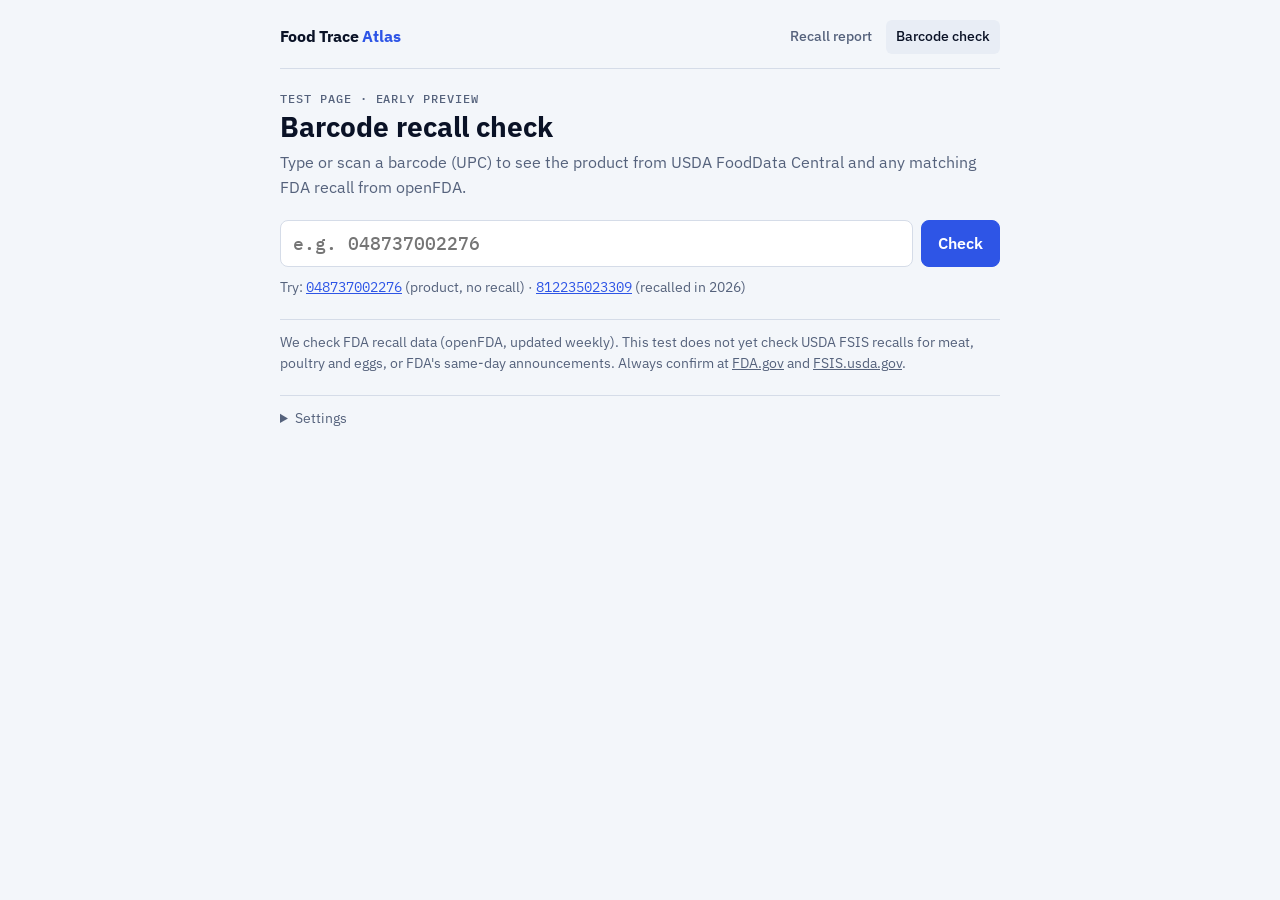
==== check.html @ 1a0d2dc0 "Make the recall report the home page; move barcode check to check.html Daily or weekly report with c" ====
<!doctype html>
<html lang="en">
<head>
<meta charset="utf-8">
<meta name="viewport" content="width=device-width,initial-scale=1,viewport-fit=cover">
<title>Barcode Check · Food Trace Atlas</title>
<meta name="robots" content="noindex">
<link rel="icon" href="favicon.svg" type="image/svg+xml">
<link rel="stylesheet" href="https://fonts.googleapis.com/css2?family=IBM+Plex+Mono:wght@400;500&family=IBM+Plex+Sans:wght@400;500;600;700&display=swap">
<link rel="stylesheet" href="css/tokens.css">
<link rel="stylesheet" href="css/site.css">
<style>
  /* Barcode check: product facts from USDA FoodData Central plus matching openFDA recalls. */
  .eyebrow { font: 500 12px var(--f-mono); letter-spacing: .08em; text-transform: uppercase; color: var(--muted); }
  h1 { font-size: 28px; margin: 6px 0 8px; }
  .lede { color: var(--muted); margin-bottom: 20px; }
  form { display: flex; gap: 8px; flex-wrap: wrap; }
  input[type=text] { flex: 1 1 220px; min-width: 0; font: 500 18px var(--f-mono); padding: 10px 12px; border: 1px solid var(--line); border-radius: 8px; background: var(--surface); color: var(--ink); }
  .btn { padding: 10px 16px; border-radius: 8px; border: 1px solid var(--line); background: var(--surface); cursor: pointer; font-weight: 600; }
  .btn.primary { background: var(--accent); color: var(--on-accent); border-color: var(--accent); }
  .samples { margin: 10px 0 0; font-size: 14px; color: var(--muted); }
  .samples button { background: none; border: 0; padding: 0; font: 14px var(--f-mono); color: var(--accent); cursor: pointer; text-decoration: underline; }
  video { width: 100%; max-height: 260px; border-radius: 8px; margin-top: 12px; background: #000; object-fit: cover; }
  .card { background: var(--surface); border: 1px solid var(--line); border-radius: 12px; padding: 16px; margin-top: 16px; }
  .card h2 { font-size: 18px; margin-bottom: 8px; }
  .kv { display: grid; grid-template-columns: max-content 1fr; gap: 4px 12px; font-size: 15px; }
  .kv dt { color: var(--muted); }
  .kv dd { margin: 0; overflow-wrap: anywhere; }
  .ingredients { font-size: 14px; color: var(--muted); margin-top: 8px; }
  .status { font-weight: 600; padding: 10px 12px; border-radius: 8px; border-left: 4px solid; background: var(--soft); }
  .status.clear { border-color: var(--sev-good); }
  .status.hit { border-color: var(--sev-major); }
  .status.maybe { border-color: var(--sev-moderate); }
  .recall { border-top: 1px solid var(--line); padding-top: 12px; margin-top: 12px; font-size: 15px; }
  .recall .tag { display: inline-block; font: 500 11px var(--f-mono); text-transform: uppercase; letter-spacing: .06em; padding: 2px 6px; border-radius: 4px; margin-right: 6px; border: 1px solid currentColor; }
  .tag.confirmed { color: var(--sev-major); }
  .tag.inferred { color: var(--sev-moderate); }
  .tag.cls { color: var(--muted); }
  .codes { font: 13px var(--f-mono); background: var(--soft); padding: 8px; border-radius: 6px; white-space: pre-wrap; overflow-wrap: anywhere; margin-top: 6px; }
  .src { font-size: 13px; color: var(--muted); margin-top: 10px; }
  .note { font-size: 14px; color: var(--muted); margin-top: 20px; border-top: 1px solid var(--line); padding-top: 12px; }
  .err { color: var(--sev-major); }
  details summary { cursor: pointer; color: var(--muted); font-size: 14px; }
</style>
</head>
<body>
<div class="wrap">
  <header class="site-head">
    <a class="brand" href="./">Food Trace <span>Atlas</span></a>
    <nav class="site-nav" aria-label="Pages"><a href="./">Recall report</a><a href="check.html" aria-current="page">Barcode check</a></nav>
  </header>
  <p class="eyebrow">Test page · early preview</p>
  <h1>Barcode recall check</h1>
  <p class="lede">Type or scan a barcode (UPC) to see the product from USDA FoodData Central and any matching FDA recall from openFDA.</p>

  <form id="f">
    <input id="code" type="text" inputmode="numeric" autocomplete="off" placeholder="e.g. 048737002276" aria-label="Barcode number">
    <button class="btn primary" type="submit">Check</button>
    <button class="btn" type="button" id="scan" hidden>Scan with camera</button>
  </form>
  <p class="samples">Try: <button data-code="048737002276">048737002276</button> (product, no recall) · <button data-code="812235023309">812235023309</button> (recalled in 2026)</p>
  <video id="cam" playsinline muted hidden></video>

  <div id="out"></div>

  <p class="note">We check FDA recall data (openFDA, updated weekly). This test does not yet check USDA FSIS recalls for meat, poultry and eggs, or FDA's same-day announcements. Always confirm at <a href="https://www.fda.gov/safety/recalls-market-withdrawals-safety-alerts" target="_blank" rel="noopener">FDA.gov</a> and <a href="https://www.fsis.usda.gov/recalls" target="_blank" rel="noopener">FSIS.usda.gov</a>.</p>

  <details class="note">
    <summary>Settings</summary>
    <p style="margin-top:8px">FoodData Central key (free from <a href="https://fdc.nal.usda.gov/api-key-signup" target="_blank" rel="noopener">api.data.gov</a>). Empty uses the shared DEMO_KEY, which allows about 30 lookups an hour.</p>
    <input id="key" type="text" autocomplete="off" placeholder="DEMO_KEY" style="width:100%;margin-top:6px">
  </details>
</div>

<script>
(() => {
  const $ = (s) => document.querySelector(s);
  const out = $('#out');
  const FDC = 'https://api.nal.usda.gov/fdc/v1';
  const OPENFDA = 'https://api.fda.gov/food/enforcement.json';

  const store = {
    get(k) { try { return localStorage.getItem(k) || ''; } catch { return ''; } },
    set(k, v) { try { localStorage.setItem(k, v); } catch {} },
  };
  $('#key').value = store.get('fdcKey');
  $('#key').addEventListener('change', (e) => store.set('fdcKey', e.target.value.trim()));

  const esc = (s) => String(s ?? '').replace(/[&<>"']/g, (c) => ({ '&': '&amp;', '<': '&lt;', '>': '&gt;', '"': '&quot;', "'": '&#39;' }[c]));
  const today = () => new Date().toLocaleDateString('en-CA'); // YYYY-MM-DD in the viewer's time zone
  const fmtDate = (d) => (d && d.length === 8 ? `${d.slice(0, 4)}-${d.slice(4, 6)}-${d.slice(6)}` : d || '');
  const digits = (s) => String(s || '').replace(/\D/g, '');

  // Normalize any UPC-A / EAN-13 / GTIN-14 to a 12-digit UPC-A when possible, else keep the digits.
  function canon(code) {
    let d = digits(code).replace(/^0+(?=\d{12})/, '');
    if (d.length === 11) d = '0' + d; // leading zero often dropped
    return d;
  }

  // Recall notices write barcodes many ways ("812235023309", "8 12235 02330 9", "8-12235-02330",
  // "12235 02330", leading zero dropped). Build openFDA queries for the common ones.
  function recallQuery(upc) {
    const v = new Set([upc, upc.replace(/^0+/, ''), '0' + upc, upc.slice(0, -1)]);
    const phrases = [];
    if (upc.length === 12) {
      phrases.push(`${upc[0]} ${upc.slice(1, 6)} ${upc.slice(6, 11)} ${upc[11]}`);
      phrases.push(`${upc.slice(1, 6)} ${upc.slice(6, 11)}`);
    } else if (upc.length === 13) {
      phrases.push(`${upc[0]} ${upc.slice(1, 7)} ${upc.slice(7)}`);
    }
    const terms = [...v, ...phrases].map((t) => `"${t}"`);
    // openFDA drops matches from a bare OR list; it must be wrapped in parentheses.
    return `(${terms.flatMap((t) => [`code_info:${t}`, `product_description:${t}`]).join(' OR ')})`;
  }

  // A notice is a confirmed barcode match only if the barcode digits (minus check digit) appear in its text.
  function barcodeIn(r, upc) {
    const text = digits(`${r.code_info} ${r.product_description}`);
    const body = upc.slice(0, -1).replace(/^0+/, '');
    return text.includes(body) || (upc.length === 12 && text.includes(upc.slice(1, 11)));
  }

  async function getJSON(url) {
    const res = await fetch(url);
    if (res.status === 404) return null; // openFDA uses 404 for "no matches"
    if (!res.ok) throw new Error(`${new URL(url).host} answered ${res.status}`);
    return res.json();
  }

  async function lookupProduct(upc) {
    const key = store.get('fdcKey') || 'DEMO_KEY';
    const url = `${FDC}/foods/search?api_key=${encodeURIComponent(key)}&dataType=Branded&pageSize=10&query=${upc}`;
    const d = await getJSON(url);
    const foods = (d?.foods || []).filter((f) => canon(f.gtinUpc) === upc);
    foods.sort((a, b) => (b.publishedDate || '').localeCompare(a.publishedDate || ''));
    return foods[0] || null;
  }

  async function lookupRecalls(upc) {
    const url = `${OPENFDA}?search=${encodeURIComponent(recallQuery(upc))}&limit=50&sort=report_date:desc`;
    const d = await getJSON(url);
    // A "no matches" answer carries no metadata, so ask separately how fresh the data is.
    const updated = d?.meta?.last_updated || (await getJSON(`${OPENFDA}?limit=1`))?.meta?.last_updated;
    return { results: (d?.results || []).filter((r) => barcodeIn(r, upc)), updated };
  }

  // Firm-name fallback: recalls in the last 3 years from a company whose name matches the brand owner.
  // Shown as "inferred": same company name, not this barcode.
  async function lookupFirm(owner) {
    const words = (owner || '').replace(/[^A-Za-z0-9 ]/g, ' ').split(/\s+/).filter((w) => w.length > 2 && !/^(inc|llc|co|corp|company|the|foods?)$/i.test(w));
    if (!words.length) return [];
    const from = new Date(Date.now() - 3 * 365 * 864e5).toISOString().slice(0, 10).replace(/-/g, '');
    const q = `recalling_firm:"${words.slice(0, 2).join(' ')}" AND report_date:[${from} TO 29991231]`;
    const d = await getJSON(`${OPENFDA}?search=${encodeURIComponent(q)}&limit=10&sort=report_date:desc`);
    return d?.results || [];
  }

  function productCard(p, upc) {
    if (!p) {
      return `<div class="card"><h2>Product</h2><p>Not found in USDA FoodData Central for barcode <b>${esc(upc)}</b>. Not every product is listed.</p>
        <p class="src">Source: <a href="https://fdc.nal.usda.gov/" target="_blank" rel="noopener">USDA FoodData Central</a> · retrieved ${today()}</p></div>`;
    }
    return `<div class="card"><h2>${esc(p.description)}</h2>
      <dl class="kv">
        <dt>Brand</dt><dd>${esc(p.brandName || p.brandOwner || 'Not listed')}</dd>
        <dt>Brand owner</dt><dd>${esc(p.brandOwner || 'Not listed')}</dd>
        ${p.subbrandName ? `<dt>Sub-brand</dt><dd>${esc(p.subbrandName)}</dd>` : ''}
        <dt>Category</dt><dd>${esc(p.brandedFoodCategory || 'Not listed')}</dd>
        <dt>Barcode</dt><dd>${esc(p.gtinUpc)}</dd>
        <dt>Manufacturer / plant</dt><dd>Not disclosed in this source</dd>
        <dt>Data published</dt><dd>${esc(p.publishedDate || '')}</dd>
      </dl>
      ${p.ingredients ? `<p class="ingredients"><b>Ingredients:</b> ${esc(p.ingredients)}</p>` : ''}
      <p class="src">Source: <a href="https://fdc.nal.usda.gov/food-details/${p.fdcId}/nutrients" target="_blank" rel="noopener">USDA FoodData Central #${p.fdcId}</a> · retrieved ${today()}</p></div>`;
  }

  function recallItem(r, kind) {
    const link = `https://www.accessdata.fda.gov/scripts/ires/index.cfm?Product=${encodeURIComponent(r.recall_number)}`;
    return `<div class="recall">
      <span class="tag ${kind}">${kind === 'confirmed' ? 'Barcode match' : 'Same company name, not this barcode'}</span>
      <span class="tag cls">${esc(r.classification)}</span><span class="tag cls">${esc(r.status)}</span>
      <p style="margin-top:6px"><b>${esc(r.recalling_firm)}</b> · reported ${esc(fmtDate(r.report_date))} · ${esc(r.recall_number)}</p>
      <p>${esc(r.product_description)}</p>
      <p><b>Reason:</b> ${esc(r.reason_for_recall)}</p>
      <p><b>Distribution:</b> ${esc(r.distribution_pattern)}</p>
      <div class="codes"><b>Lot, date and code info from the notice:</b>\n${esc(r.code_info || 'Not provided')}</div>
      <p class="src">Source: <a href="${link}" target="_blank" rel="noopener">FDA Enforcement Report</a> via openFDA · retrieved ${today()}</p>
    </div>`;
  }

  function recallCard(confirmed, firm, updated) {
    let head;
    if (confirmed.length) head = `<p class="status hit">${confirmed.length} FDA recall notice${confirmed.length > 1 ? 's' : ''} mention${confirmed.length > 1 ? '' : 's'} this barcode. Check the lot and date codes on your package against the notice.</p>`;
    else if (firm.length) head = `<p class="status maybe">No FDA recall found for this barcode. The same company name appears in other recent FDA recalls, listed below for reference.</p>`;
    else head = `<p class="status clear">No FDA recall found for this barcode. This is not a guarantee: recall notices don't always list barcodes.</p>`;
    return `<div class="card"><h2>FDA recalls</h2>${head}
      ${confirmed.map((r) => recallItem(r, 'confirmed')).join('')}
      ${firm.map((r) => recallItem(r, 'inferred')).join('')}
      <p class="src">openFDA food enforcement data, last updated ${esc(updated || 'unknown')}. openFDA lags FDA's same-day announcements by up to a week or more.</p></div>`;
  }

  async function check(raw) {
    const upc = canon(raw);
    if (upc.length < 12 || upc.length > 13) {
      out.innerHTML = `<div class="card err">Enter the 12-digit number under the barcode (UPC) or a 13-digit EAN.</div>`;
      return;
    }
    out.innerHTML = `<div class="card">Checking ${esc(upc)}…</div>`;
    try {
      const [product, recalls] = await Promise.all([lookupProduct(upc), lookupRecalls(upc)]);
      let firm = [];
      if (product?.brandOwner) {
        const seen = new Set(recalls.results.map((r) => r.recall_number));
        firm = (await lookupFirm(product.brandOwner)).filter((r) => !seen.has(r.recall_number));
      }
      out.innerHTML = productCard(product, upc) + recallCard(recalls.results, firm, recalls.updated);
    } catch (e) {
      out.innerHTML = `<div class="card err">Couldn't finish the check: ${esc(e.message)}. If this says 429, the shared DEMO_KEY is used up for the hour; add your own key under Settings.</div>`;
    }
  }

  $('#f').addEventListener('submit', (e) => { e.preventDefault(); check($('#code').value); });
  document.querySelectorAll('[data-code]').forEach((b) => b.addEventListener('click', () => { $('#code').value = b.dataset.code; check(b.dataset.code); }));

  // Camera scanning where the browser has a built-in barcode reader (Chrome on Android, some desktops).
  if ('BarcodeDetector' in window && navigator.mediaDevices?.getUserMedia) {
    const btn = $('#scan'); const video = $('#cam');
    btn.hidden = false;
    btn.addEventListener('click', async () => {
      const detector = new BarcodeDetector({ formats: ['upc_a', 'upc_e', 'ean_13', 'ean_8'] });
      const stream = await navigator.mediaDevices.getUserMedia({ video: { facingMode: 'environment' } });
      video.srcObject = stream; video.hidden = false; await video.play();
      const stop = () => { stream.getTracks().forEach((t) => t.stop()); video.hidden = true; };
      const tick = async () => {
        if (video.hidden) return;
        const [hit] = await detector.detect(video).catch(() => []);
        if (hit) { stop(); $('#code').value = hit.rawValue; check(hit.rawValue); } else requestAnimationFrame(tick);
      };
      tick();
    });
  }
})();
</script>
</body>
</html>
---- css/tokens.css ----
/* Theme tokens: colors, fonts, light and dark mode, base element styles. */

/* Layout: single reading column; each neurotransmitter carries its own hue through every page it touches. */
:root {
  --bg: #f3f6fa;
  --surface: #ffffff;
  --ink: #0a1226;
  --muted: #55627c;
  --line: #d5dce8;
  --soft: #e8edf5;
  --accent: #2e55e6;
  --signal: #0e8fb0;
  --on-accent: #ffffff;

  --c-dopamine: #b86200;
  --c-norepinephrine: #c23b22;
  --c-serotonin: #6548c2;
  --c-gaba: #0b8475;
  --c-glutamate: #b02d6a;
  --c-acetylcholine: #2766b8;

  --sev-major: #c0262d;
  --sev-moderate: #b26a00;
  --sev-minor: #66737d;
  --sev-good: #1f8a4c;
  --sev-info: var(--c-acetylcholine);

  --f-display: "IBM Plex Sans", "Segoe UI", system-ui, sans-serif;
  --f-body: "IBM Plex Sans", "Segoe UI", system-ui, sans-serif;
  --f-mono: "IBM Plex Mono", ui-monospace, "Cascadia Mono", Consolas, monospace;

  --nt: var(--ink);
}
@media (prefers-color-scheme: dark) {
  :root:not([data-theme="light"]) {
    --bg: #060a14; --surface: #0d1424; --ink: #e8edf7; --muted: #8794b0; --line: #1a2540; --soft: #121b30; --accent: #4f7dff; --signal: #7fe6ff; --on-accent: #060a14;
    --c-dopamine: #f0a24a; --c-norepinephrine: #ff7d62; --c-serotonin: #ab97ff;
    --c-gaba: #3fd0bb; --c-glutamate: #f27db3; --c-acetylcholine: #7fb0ff;
    --sev-major: #ff6b6b; --sev-moderate: #f0a24a; --sev-minor: #98a8b3; --sev-good: #5fd38f;
    color-scheme: dark;
  }
}
:root[data-theme="dark"] {
  --bg: #060a14; --surface: #0d1424; --ink: #e8edf7; --muted: #8794b0; --line: #1a2540; --soft: #121b30; --accent: #4f7dff; --signal: #7fe6ff; --on-accent: #060a14;
  --c-dopamine: #f0a24a; --c-norepinephrine: #ff7d62; --c-serotonin: #ab97ff;
  --c-gaba: #3fd0bb; --c-glutamate: #f27db3; --c-acetylcholine: #7fb0ff;
  --sev-major: #ff6b6b; --sev-moderate: #f0a24a; --sev-minor: #98a8b3; --sev-good: #5fd38f;
  color-scheme: dark;
}

* { box-sizing: border-box; }
body { background: var(--bg); color: var(--ink); font-family: var(--f-body); font-size: 16px; line-height: 1.55; }
.wrap { max-width: 920px; margin: 0 auto; padding-inline: 20px; padding-block: 20px 56px; }
h1, h2, h3 { font-family: var(--f-display); line-height: 1.1; text-wrap: balance; margin: 0; }
p { margin: 0; }
a { color: inherit; }
button { font: inherit; color: inherit; }
:focus-visible { outline: 2px solid var(--nt); outline-offset: 2px; border-radius: 4px; }
---- css/site.css ----
/* Shared page frame: header, navigation, buttons, cards, tags. Page-specific styles stay in each page. */
body { margin: 0; }
.wrap { max-width: 760px; }
.site-head { display: flex; align-items: center; justify-content: space-between; gap: 12px; flex-wrap: wrap; padding-bottom: 14px; margin-bottom: 22px; border-bottom: 1px solid var(--line); }
.brand { font-weight: 700; text-decoration: none; letter-spacing: -.01em; }
.brand span { color: var(--accent); }
.site-nav { display: flex; gap: 4px; }
.site-nav a { text-decoration: none; font-size: 14px; font-weight: 500; padding: 6px 10px; border-radius: 6px; color: var(--muted); }
.site-nav a[aria-current="page"] { background: var(--soft); color: var(--ink); }
.eyebrow { font: 500 12px var(--f-mono); letter-spacing: .08em; text-transform: uppercase; color: var(--muted); }
h1 { font-size: 28px; margin: 6px 0 8px; }
.lede { color: var(--muted); margin-bottom: 20px; }
.btn { padding: 10px 16px; border-radius: 8px; border: 1px solid var(--line); background: var(--surface); cursor: pointer; font-weight: 600; }
.btn.primary { background: var(--accent); color: var(--on-accent); border-color: var(--accent); }
.btn:disabled { opacity: .5; cursor: default; }
.card { background: var(--surface); border: 1px solid var(--line); border-radius: 12px; padding: 16px; margin-top: 16px; }
.tag { display: inline-block; font: 500 11px var(--f-mono); text-transform: uppercase; letter-spacing: .06em; padding: 2px 6px; border-radius: 4px; border: 1px solid currentColor; color: var(--muted); }
.src { font-size: 13px; color: var(--muted); margin-top: 10px; }
.note { font-size: 14px; color: var(--muted); margin-top: 24px; border-top: 1px solid var(--line); padding-top: 12px; }
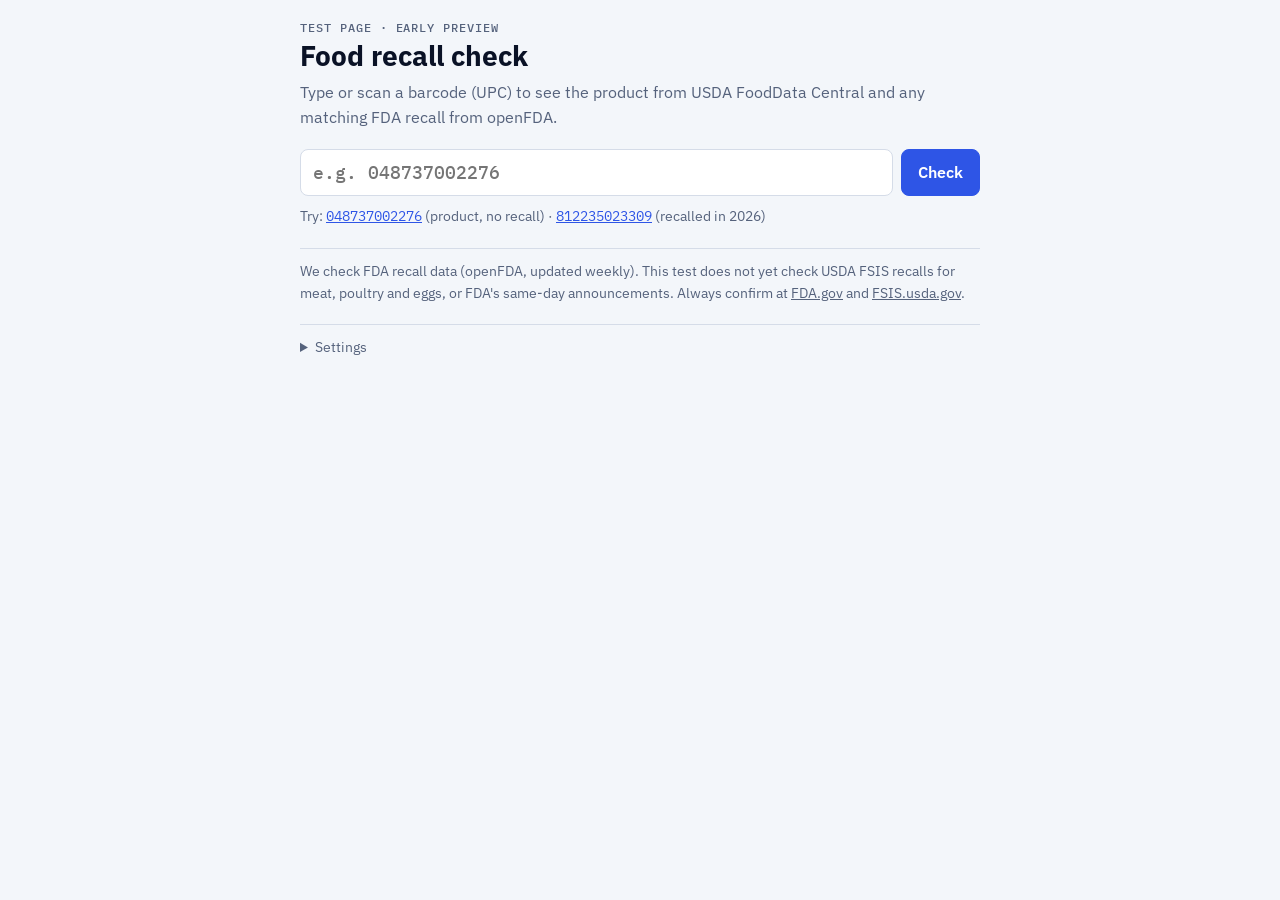
==== commit 155491d6: "Collect FDA recall notices every 6 hours into data/ and RSS feeds Reads FDA's recall table, each not" ====
--- a/check.html
+++ b/check.html
@@ -3,14 +3,15 @@
 <head>
 <meta charset="utf-8">
 <meta name="viewport" content="width=device-width,initial-scale=1,viewport-fit=cover">
-<title>Barcode Check · Food Trace Atlas</title>
+<title>Food Recall Check (test)</title>
 <meta name="robots" content="noindex">
 <link rel="icon" href="favicon.svg" type="image/svg+xml">
 <link rel="stylesheet" href="https://fonts.googleapis.com/css2?family=IBM+Plex+Mono:wght@400;500&family=IBM+Plex+Sans:wght@400;500;600;700&display=swap">
 <link rel="stylesheet" href="css/tokens.css">
-<link rel="stylesheet" href="css/site.css">
 <style>
-  /* Barcode check: product facts from USDA FoodData Central plus matching openFDA recalls. */
+  /* Test page for the food recall check. Not linked from the live site. */
+  body { margin: 0; }
+  .wrap { max-width: 720px; }
   .eyebrow { font: 500 12px var(--f-mono); letter-spacing: .08em; text-transform: uppercase; color: var(--muted); }
   h1 { font-size: 28px; margin: 6px 0 8px; }
   .lede { color: var(--muted); margin-bottom: 20px; }
@@ -45,12 +46,8 @@
 </head>
 <body>
 <div class="wrap">
-  <header class="site-head">
-    <a class="brand" href="./">Food Trace <span>Atlas</span></a>
-    <nav class="site-nav" aria-label="Pages"><a href="./">Recall report</a><a href="check.html" aria-current="page">Barcode check</a></nav>
-  </header>
   <p class="eyebrow">Test page · early preview</p>
-  <h1>Barcode recall check</h1>
+  <h1>Food recall check</h1>
   <p class="lede">Type or scan a barcode (UPC) to see the product from USDA FoodData Central and any matching FDA recall from openFDA.</p>
 
   <form id="f">
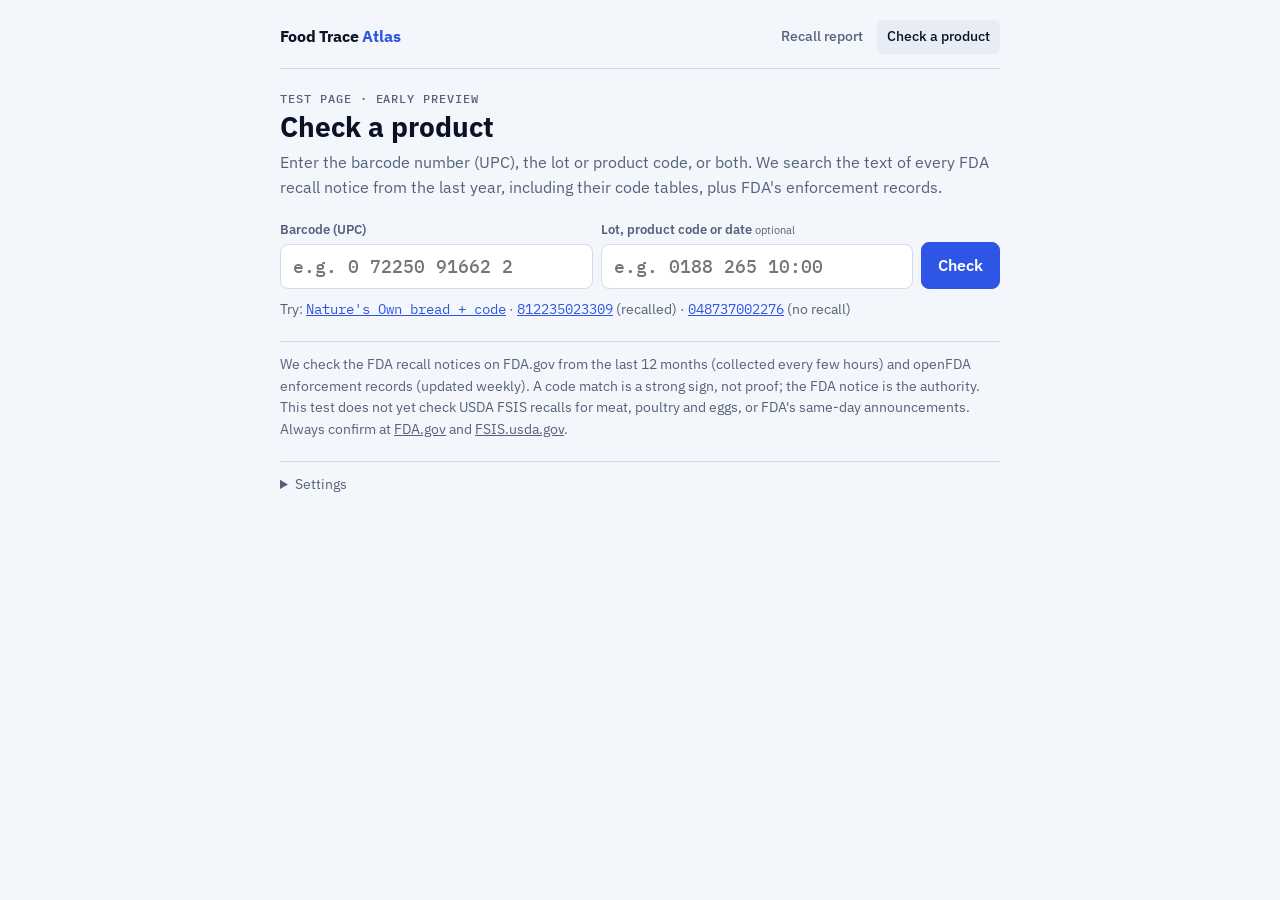
==== commit a0041de2: "Check a product by barcode and/or lot code against FDA notice text Finds the barcode or code in each" ====
--- a/check.html
+++ b/check.html
@@ -3,19 +3,27 @@
 <head>
 <meta charset="utf-8">
 <meta name="viewport" content="width=device-width,initial-scale=1,viewport-fit=cover">
-<title>Food Recall Check (test)</title>
+<title>Product Check · Food Trace Atlas</title>
 <meta name="robots" content="noindex">
 <link rel="icon" href="favicon.svg" type="image/svg+xml">
 <link rel="stylesheet" href="https://fonts.googleapis.com/css2?family=IBM+Plex+Mono:wght@400;500&family=IBM+Plex+Sans:wght@400;500;600;700&display=swap">
 <link rel="stylesheet" href="css/tokens.css">
+<link rel="stylesheet" href="css/site.css">
 <style>
-  /* Test page for the food recall check. Not linked from the live site. */
-  body { margin: 0; }
-  .wrap { max-width: 720px; }
+  /* Barcode check: product facts from USDA FoodData Central plus matching openFDA recalls. */
   .eyebrow { font: 500 12px var(--f-mono); letter-spacing: .08em; text-transform: uppercase; color: var(--muted); }
   h1 { font-size: 28px; margin: 6px 0 8px; }
   .lede { color: var(--muted); margin-bottom: 20px; }
   form { display: flex; gap: 8px; flex-wrap: wrap; }
+  .field { flex: 1 1 220px; display: flex; flex-direction: column; gap: 4px; font-size: 13px; font-weight: 600; color: var(--muted); }
+  .field small { font-weight: 400; }
+  .field input[type=text] { flex: none; width: 100%; }
+  .actions { display: flex; gap: 8px; align-items: flex-end; }
+  .hitline { font: 13px var(--f-mono); background: var(--soft); padding: 6px 8px; border-radius: 6px; margin-top: 4px; overflow-wrap: anywhere; }
+  .hitline mark { background: color-mix(in srgb, var(--sev-major) 30%, transparent); color: inherit; border-radius: 2px; }
+  .codes-list { margin-top: 6px; }
+  .recall .verdict { font-weight: 600; margin: 6px 0; }
+  .verdict.hit { color: var(--sev-major); } .verdict.maybe { color: var(--sev-moderate); } .verdict.weak { color: var(--muted); }
   input[type=text] { flex: 1 1 220px; min-width: 0; font: 500 18px var(--f-mono); padding: 10px 12px; border: 1px solid var(--line); border-radius: 8px; background: var(--surface); color: var(--ink); }
   .btn { padding: 10px 16px; border-radius: 8px; border: 1px solid var(--line); background: var(--surface); cursor: pointer; font-weight: 600; }
   .btn.primary { background: var(--accent); color: var(--on-accent); border-color: var(--accent); }
@@ -46,21 +54,30 @@
 </head>
 <body>
 <div class="wrap">
+  <header class="site-head">
+    <a class="brand" href="./">Food Trace <span>Atlas</span></a>
+    <nav class="site-nav" aria-label="Pages"><a href="./">Recall report</a><a href="check.html" aria-current="page">Check a product</a></nav>
+  </header>
   <p class="eyebrow">Test page · early preview</p>
-  <h1>Food recall check</h1>
-  <p class="lede">Type or scan a barcode (UPC) to see the product from USDA FoodData Central and any matching FDA recall from openFDA.</p>
+  <h1>Check a product</h1>
+  <p class="lede">Enter the barcode number (UPC), the lot or product code, or both. We search the text of every FDA recall notice from the last year, including their code tables, plus FDA's enforcement records.</p>
 
   <form id="f">
-    <input id="code" type="text" inputmode="numeric" autocomplete="off" placeholder="e.g. 048737002276" aria-label="Barcode number">
-    <button class="btn primary" type="submit">Check</button>
-    <button class="btn" type="button" id="scan" hidden>Scan with camera</button>
+    <label class="field"><span>Barcode (UPC)</span>
+      <input id="code" type="text" inputmode="numeric" autocomplete="off" placeholder="e.g. 0 72250 91662 2"></label>
+    <label class="field"><span>Lot, product code or date <small>optional</small></span>
+      <input id="lot" type="text" autocomplete="off" placeholder="e.g. 0188 265 10:00"></label>
+    <div class="actions">
+      <button class="btn primary" type="submit">Check</button>
+      <button class="btn" type="button" id="scan" hidden>Scan barcode</button>
+    </div>
   </form>
-  <p class="samples">Try: <button data-code="048737002276">048737002276</button> (product, no recall) · <button data-code="812235023309">812235023309</button> (recalled in 2026)</p>
+  <p class="samples">Try: <button data-code="072250916622" data-lot="0188 265 10:00">Nature's Own bread + code</button> · <button data-code="812235023309">812235023309</button> (recalled) · <button data-code="048737002276">048737002276</button> (no recall)</p>
   <video id="cam" playsinline muted hidden></video>
 
   <div id="out"></div>
 
-  <p class="note">We check FDA recall data (openFDA, updated weekly). This test does not yet check USDA FSIS recalls for meat, poultry and eggs, or FDA's same-day announcements. Always confirm at <a href="https://www.fda.gov/safety/recalls-market-withdrawals-safety-alerts" target="_blank" rel="noopener">FDA.gov</a> and <a href="https://www.fsis.usda.gov/recalls" target="_blank" rel="noopener">FSIS.usda.gov</a>.</p>
+  <p class="note">We check the FDA recall notices on FDA.gov from the last 12 months (collected every few hours) and openFDA enforcement records (updated weekly). A code match is a strong sign, not proof; the FDA notice is the authority. This test does not yet check USDA FSIS recalls for meat, poultry and eggs, or FDA's same-day announcements. Always confirm at <a href="https://www.fda.gov/safety/recalls-market-withdrawals-safety-alerts" target="_blank" rel="noopener">FDA.gov</a> and <a href="https://www.fsis.usda.gov/recalls" target="_blank" rel="noopener">FSIS.usda.gov</a>.</p>
 
   <details class="note">
     <summary>Settings</summary>
@@ -69,6 +86,7 @@
   </details>
 </div>
 
+<script src="js/notice-check.js"></script>
 <script>
 (() => {
   const $ = (s) => document.querySelector(s);
@@ -191,34 +209,69 @@
     if (confirmed.length) head = `<p class="status hit">${confirmed.length} FDA recall notice${confirmed.length > 1 ? 's' : ''} mention${confirmed.length > 1 ? '' : 's'} this barcode. Check the lot and date codes on your package against the notice.</p>`;
     else if (firm.length) head = `<p class="status maybe">No FDA recall found for this barcode. The same company name appears in other recent FDA recalls, listed below for reference.</p>`;
     else head = `<p class="status clear">No FDA recall found for this barcode. This is not a guarantee: recall notices don't always list barcodes.</p>`;
-    return `<div class="card"><h2>FDA recalls</h2>${head}
+    return `<div class="card"><h2>FDA enforcement records (openFDA)</h2>${head}
       ${confirmed.map((r) => recallItem(r, 'confirmed')).join('')}
       ${firm.map((r) => recallItem(r, 'inferred')).join('')}
       <p class="src">openFDA food enforcement data, last updated ${esc(updated || 'unknown')}. openFDA lags FDA's same-day announcements by up to a week or more.</p></div>`;
   }
 
-  async function check(raw) {
-    const upc = canon(raw);
-    if (upc.length < 12 || upc.length > 13) {
-      out.innerHTML = `<div class="card err">Enter the 12-digit number under the barcode (UPC) or a 13-digit EAN.</div>`;
-      return;
-    }
-    out.innerHTML = `<div class="card">Checking ${esc(upc)}…</div>`;
+  // FDA.gov notices (their own text and code tables), from data/notices.json.
+  function noticeCard(res, upc, code) {
+    const lines = (list) => list.map((l) => `<div class="hitline">${esc(l)}</div>`).join('');
+    const items = res.results.map(({ recall: r, notice: n, match: m, verdict: v }) => {
+      const shown = [...new Set([...m.upcLines, ...m.codeLines])];
+      const ranges = m.rangeHits.filter(([l]) => !shown.includes(l));
+      const rest = m.codeTable.filter((l) => !shown.includes(l) && !ranges.some(([x]) => x === l));
+      return `<div class="recall">
+        <p><b>${esc(r.brands || r.company)}</b> · ${esc(r.product)}</p>
+        <p class="verdict ${v.kind}">${esc(v.text)}</p>
+        <p><b>Reason:</b> ${esc(r.reason)} · posted by FDA ${esc(r.fda_publish_date)}</p>
+        ${shown.length || ranges.length ? `<p class="src">Lines in the notice that match${m.rangeHits.length ? ' (the code range yours falls in is highlighted)' : ''}:</p>` : ''}
+        ${[...shown, ...ranges.map(([l]) => l)].map((l) => {
+          const part = (m.rangeHits.find(([x]) => x === l) || [])[1];
+          return `<div class="hitline">${part ? esc(l).replace(esc(part), `<mark>${esc(part)}</mark>`) : esc(l)}</div>`;
+        }).join('')}
+        ${rest.length ? `<details class="codes-list"><summary>Other code lines in this notice (${rest.length})</summary>${lines(rest)}</details>` : ''}
+        <p class="src">Source: <a href="${esc(r.url)}" target="_blank" rel="noopener">FDA recall notice</a> · read ${esc((n.retrieved || '').slice(0, 10))}</p>
+      </div>`;
+    }).join('');
+    const what = [upc && `barcode ${upc}`, code && `code “${code}”`].filter(Boolean).join(' and ');
+    const head = res.results.some((x) => x.verdict.kind === 'hit')
+      ? `<p class="status hit">Found in ${res.results.filter((x) => x.verdict.kind === 'hit').length} FDA recall notice${res.results.length > 1 ? 's' : ''}. Details below.</p>`
+      : res.results.length
+        ? `<p class="status maybe">Possible matches for ${esc(what)}. Read each one carefully.</p>`
+        : `<p class="status clear">No FDA recall notice posted ${esc(res.from)} to ${esc(res.to)} mentions ${esc(what)}. Not every notice lists every code.</p>`;
+    return `<div class="card"><h2>FDA recall notices (FDA.gov)</h2>${head}${items}
+      <p class="src">Searched ${res.count} notices from FDA.gov, last collected ${esc((res.generated || '').slice(0, 16).replace('T', ' '))} UTC.</p></div>`;
+  }
+
+  async function check(rawUpc, rawLot) {
+    const code = (rawLot || '').trim();
+    const upc = digits(rawUpc) ? canon(rawUpc) : '';
+    if (!upc && !code) { out.innerHTML = `<div class="card err">Enter a barcode number, a lot or product code, or both.</div>`; return; }
+    if (upc && (upc.length < 12 || upc.length > 13)) { out.innerHTML = `<div class="card err">The barcode number should be 12 digits (UPC) or 13 (EAN). Leave it empty to search by code only.</div>`; return; }
+    if (!upc && window.NoticeCheck.norm(code).length < 4) { out.innerHTML = `<div class="card err">Enter at least 4 letters or numbers of the code.</div>`; return; }
+    out.innerHTML = `<div class="card">Checking…</div>`;
     try {
-      const [product, recalls] = await Promise.all([lookupProduct(upc), lookupRecalls(upc)]);
+      const notices = window.NoticeCheck.run(upc, code);
+      if (!upc) { out.innerHTML = noticeCard(await notices, '', code); return; }
+      const [res, product, recalls] = await Promise.all([notices, lookupProduct(upc), lookupRecalls(upc)]);
       let firm = [];
       if (product?.brandOwner) {
         const seen = new Set(recalls.results.map((r) => r.recall_number));
         firm = (await lookupFirm(product.brandOwner)).filter((r) => !seen.has(r.recall_number));
       }
-      out.innerHTML = productCard(product, upc) + recallCard(recalls.results, firm, recalls.updated);
+      out.innerHTML = noticeCard(res, upc, code) + productCard(product, upc) + recallCard(recalls.results, firm, recalls.updated);
     } catch (e) {
       out.innerHTML = `<div class="card err">Couldn't finish the check: ${esc(e.message)}. If this says 429, the shared DEMO_KEY is used up for the hour; add your own key under Settings.</div>`;
     }
   }
 
-  $('#f').addEventListener('submit', (e) => { e.preventDefault(); check($('#code').value); });
-  document.querySelectorAll('[data-code]').forEach((b) => b.addEventListener('click', () => { $('#code').value = b.dataset.code; check(b.dataset.code); }));
+  $('#f').addEventListener('submit', (e) => { e.preventDefault(); check($('#code').value, $('#lot').value); });
+  document.querySelectorAll('[data-code]').forEach((b) => b.addEventListener('click', () => {
+    $('#code').value = b.dataset.code; $('#lot').value = b.dataset.lot || '';
+    check(b.dataset.code, b.dataset.lot || '');
+  }));
 
   // Camera scanning where the browser has a built-in barcode reader (Chrome on Android, some desktops).
   if ('BarcodeDetector' in window && navigator.mediaDevices?.getUserMedia) {
@@ -232,7 +285,7 @@
       const tick = async () => {
         if (video.hidden) return;
         const [hit] = await detector.detect(video).catch(() => []);
-        if (hit) { stop(); $('#code').value = hit.rawValue; check(hit.rawValue); } else requestAnimationFrame(tick);
+        if (hit) { stop(); $('#code').value = hit.rawValue; check(hit.rawValue, $('#lot').value); } else requestAnimationFrame(tick);
       };
       tick();
     });
--- a/css/site.css
+++ b/css/site.css
@@ -0,0 +1,19 @@
+/* Shared page frame: header, navigation, buttons, cards, tags. Page-specific styles stay in each page. */
+body { margin: 0; }
+.wrap { max-width: 760px; }
+.site-head { display: flex; align-items: center; justify-content: space-between; gap: 12px; flex-wrap: wrap; padding-bottom: 14px; margin-bottom: 22px; border-bottom: 1px solid var(--line); }
+.brand { font-weight: 700; text-decoration: none; letter-spacing: -.01em; }
+.brand span { color: var(--accent); }
+.site-nav { display: flex; gap: 4px; }
+.site-nav a { text-decoration: none; font-size: 14px; font-weight: 500; padding: 6px 10px; border-radius: 6px; color: var(--muted); }
+.site-nav a[aria-current="page"] { background: var(--soft); color: var(--ink); }
+.eyebrow { font: 500 12px var(--f-mono); letter-spacing: .08em; text-transform: uppercase; color: var(--muted); }
+h1 { font-size: 28px; margin: 6px 0 8px; }
+.lede { color: var(--muted); margin-bottom: 20px; }
+.btn { padding: 10px 16px; border-radius: 8px; border: 1px solid var(--line); background: var(--surface); cursor: pointer; font-weight: 600; }
+.btn.primary { background: var(--accent); color: var(--on-accent); border-color: var(--accent); }
+.btn:disabled { opacity: .5; cursor: default; }
+.card { background: var(--surface); border: 1px solid var(--line); border-radius: 12px; padding: 16px; margin-top: 16px; }
+.tag { display: inline-block; font: 500 11px var(--f-mono); text-transform: uppercase; letter-spacing: .06em; padding: 2px 6px; border-radius: 4px; border: 1px solid currentColor; color: var(--muted); }
+.src { font-size: 13px; color: var(--muted); margin-top: 10px; }
+.note { font-size: 14px; color: var(--muted); margin-top: 24px; border-top: 1px solid var(--line); padding-top: 12px; }
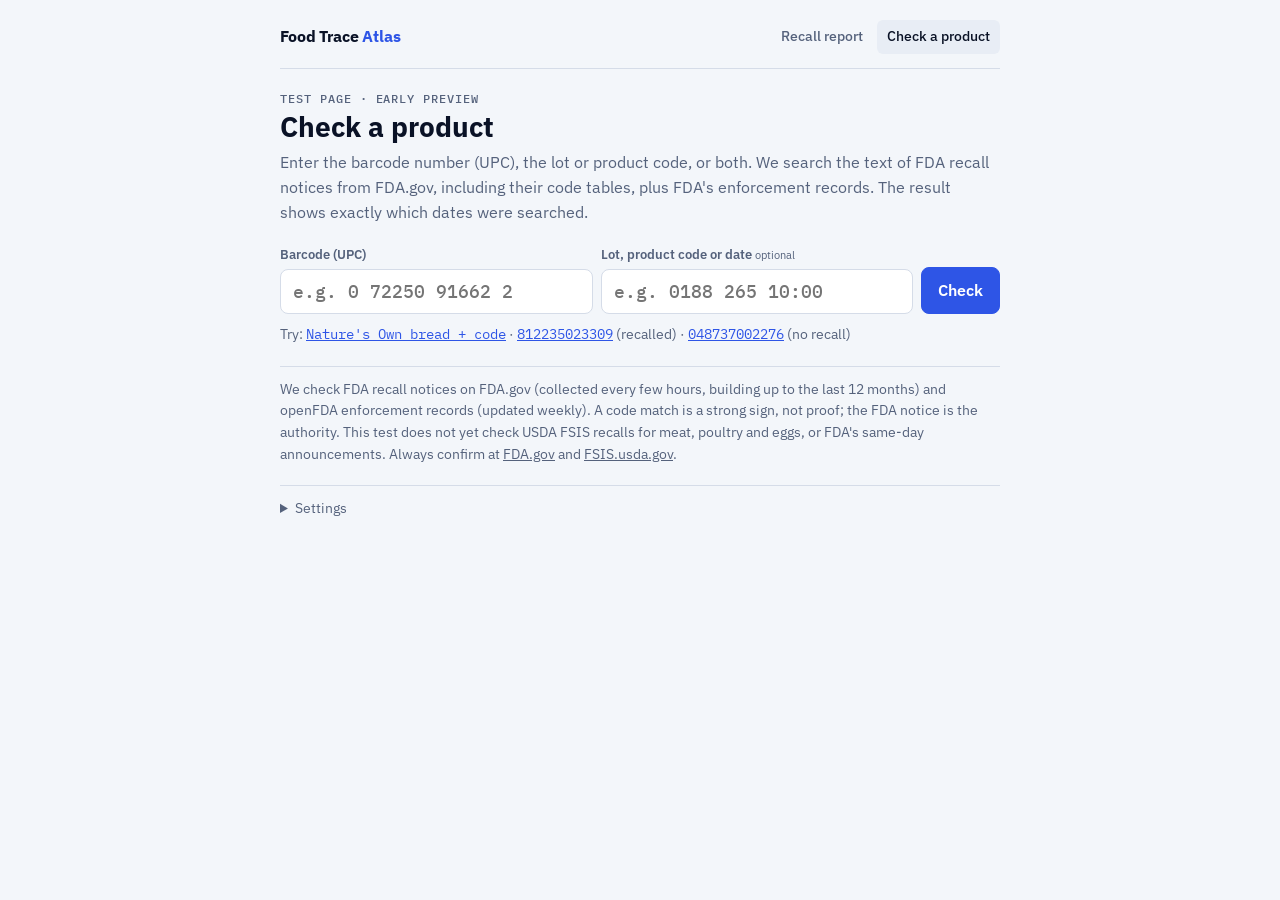
==== commit d2ab1bfc: "Backfill FDA notices to 12 months; describe the searched range accurately Co-Authored-By: Claude Opu" ====
--- a/check.html
+++ b/check.html
@@ -60,7 +60,7 @@
   </header>
   <p class="eyebrow">Test page · early preview</p>
   <h1>Check a product</h1>
-  <p class="lede">Enter the barcode number (UPC), the lot or product code, or both. We search the text of every FDA recall notice from the last year, including their code tables, plus FDA's enforcement records.</p>
+  <p class="lede">Enter the barcode number (UPC), the lot or product code, or both. We search the text of FDA recall notices from FDA.gov, including their code tables, plus FDA's enforcement records. The result shows exactly which dates were searched.</p>
 
   <form id="f">
     <label class="field"><span>Barcode (UPC)</span>
@@ -77,7 +77,7 @@
 
   <div id="out"></div>
 
-  <p class="note">We check the FDA recall notices on FDA.gov from the last 12 months (collected every few hours) and openFDA enforcement records (updated weekly). A code match is a strong sign, not proof; the FDA notice is the authority. This test does not yet check USDA FSIS recalls for meat, poultry and eggs, or FDA's same-day announcements. Always confirm at <a href="https://www.fda.gov/safety/recalls-market-withdrawals-safety-alerts" target="_blank" rel="noopener">FDA.gov</a> and <a href="https://www.fsis.usda.gov/recalls" target="_blank" rel="noopener">FSIS.usda.gov</a>.</p>
+  <p class="note">We check FDA recall notices on FDA.gov (collected every few hours, building up to the last 12 months) and openFDA enforcement records (updated weekly). A code match is a strong sign, not proof; the FDA notice is the authority. This test does not yet check USDA FSIS recalls for meat, poultry and eggs, or FDA's same-day announcements. Always confirm at <a href="https://www.fda.gov/safety/recalls-market-withdrawals-safety-alerts" target="_blank" rel="noopener">FDA.gov</a> and <a href="https://www.fsis.usda.gov/recalls" target="_blank" rel="noopener">FSIS.usda.gov</a>.</p>
 
   <details class="note">
     <summary>Settings</summary>
